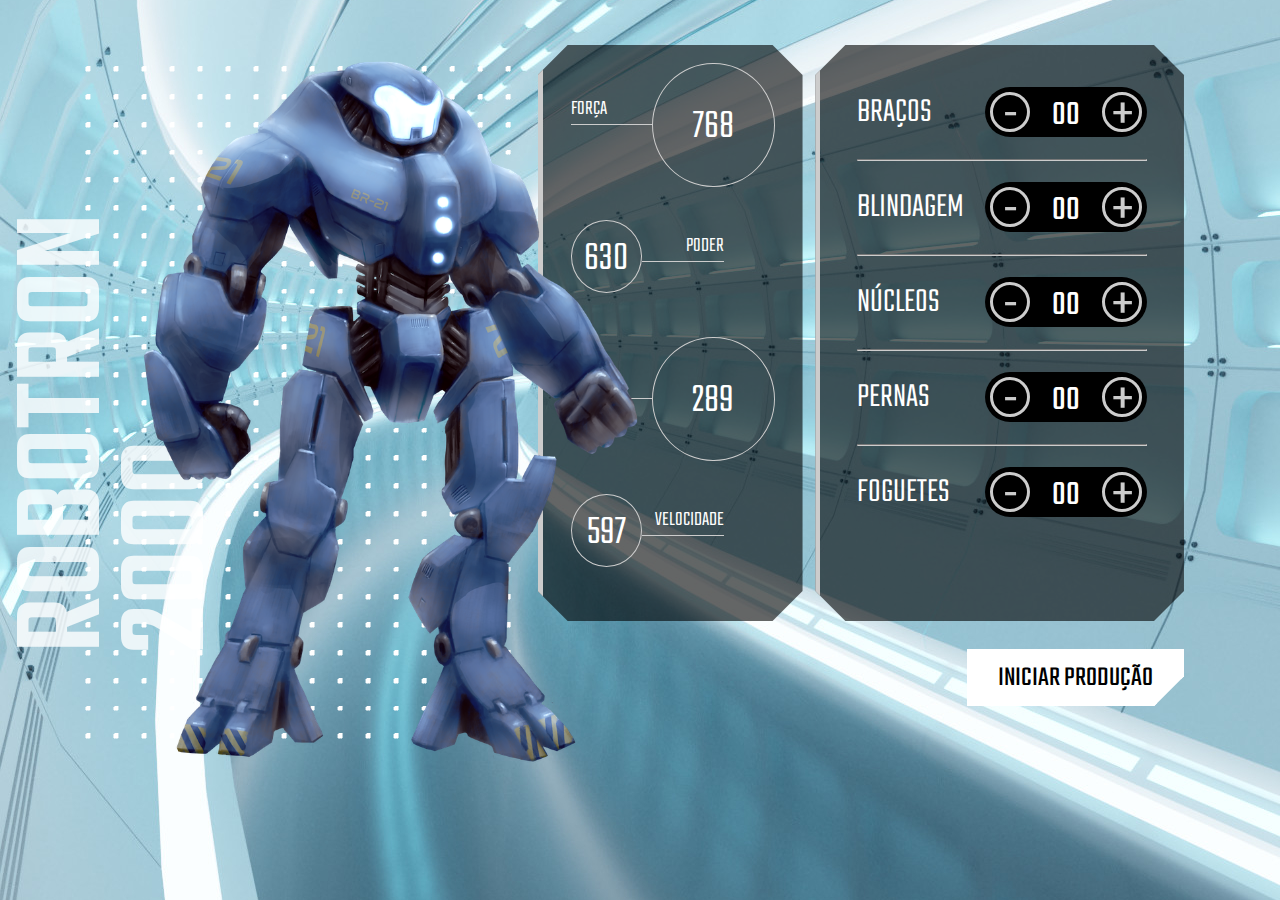
==== Alura Aulas/Javascript - Manipulando o DOM/Robotron 2000/index.html @ c4283b75 "Adicionando arquivos" ====
<!DOCTYPE html>
<html lang="en">
<head>
    <meta charset="UTF-8">
    <meta http-equiv="X-UA-Compatible" content="IE=edge">
    <meta name="viewport" content="width=device-width, initial-scale=1.0">
    <link rel="shortcut icon" type="image/jpg" href="img/favicon.ico"/>
    <title>Robotron 2000</title>

    <link rel="stylesheet" href="css/style.css">
    <link rel="preconnect" href="https://fonts.googleapis.com">
    <link rel="preconnect" href="https://fonts.gstatic.com" crossorigin>
    <link href="https://fonts.googleapis.com/css2?family=Teko:wght@300;500&display=swap" rel="stylesheet"> 
</head>
<body>
    <main>
        <section class="robotron">
            <img class="robo" src="img/robotron.png" alt="Robotron" id="robotron">
            <figcaption class="titulo">ROBOTRON <br>2000</figcaption>
        </section>

        <section class="box estatisticas">
            <div class="estatistica">
                <p class="estatistica-titulo">Força</p>
                <div class="estatistica-valor">
                    <p class="estatistica-numero" data-estatistica="forca">768</p>
                </div>
            </div>
            <div class="estatistica">
                <p class="estatistica-titulo">Poder</p>
                <div class="estatistica-valor">
                    <p class="estatistica-numero" data-estatistica="poder">630</p>
                </div>
            </div>
            <div class="estatistica">
                <p class="estatistica-titulo">Energia</p>
                <div class="estatistica-valor">
                    <p class="estatistica-numero" data-estatistica="energia">289</p>
                </div>
            </div>
            <div class="estatistica">
                <p class="estatistica-titulo">Velocidade</p>
                <div class="estatistica-valor">
                    <p class="estatistica-numero" data-estatistica="velocidade">597</p>
                </div>
            </div>
        </section>

        <section class="equipamentos">
            <form action="" class="montador">
                <div class="box montador-conteudo">
                    <div class="peca">
                        <label for="" class="peca-titulo">Braços</label>
                        <div class="controle">
                            <buttom class="controle-ajuste" id="subtrair" data-controle="-" data-peca="bracos">-</buttom>
                            <input type="text" class="controle-contador" data-contador value="00" id="braco">
                            <buttom class="controle-ajuste" id="somar" data-controle="+" data-peca="bracos">+</buttom>
                        </div>
                    </div>
                    <hr class="linha">
                    <div class="peca">
                        <label for="" class="peca-titulo">Blindagem</label>
                        <div class="controle" id="controle">
                            <buttom class="controle-ajuste" data-controle="-" data-peca="blindagem">-</buttom>
                            <input type="text" class="controle-contador" data-contador value="00">
                            <buttom class="controle-ajuste" data-controle="+" data-peca="blindagem">+</buttom>
                        </div>
                    </div>
                    <hr class="linha">
                    <div class="peca">
                        <label for="" class="peca-titulo">Núcleos</label>
                        <div class="controle">
                            <buttom class="controle-ajuste" data-controle="-" data-peca="nucleos">-</buttom>
                            <input type="text" class="controle-contador" data-contador value="00">
                            <buttom class="controle-ajuste" data-controle="+" data-peca="nucleos">+</buttom>
                        </div>
                    </div>
                    <hr class="linha">
                    <div class="peca">
                        <label for="" class="peca-titulo">Pernas</label>
                        <div class="controle">
                            <buttom class="controle-ajuste" data-controle="-" data-peca="pernas">-</buttom>
                            <input type="text" class="controle-contador" data-contador value="00">
                            <buttom class="controle-ajuste" data-controle="+" data-peca="pernas">+</buttom>
                        </div>
                    </div>
                    <hr class="linha">
                    <div class="peca">
                        <label for="" class="peca-titulo">Foguetes</label>
                        <div class="controle">
                            <buttom class="controle-ajuste" data-controle="-" data-peca="foguetes">-</buttom>
                            <input type="text" class="controle-contador" data-contador value="00">
                            <buttom class="controle-ajuste" data-controle="+" data-peca="foguetes">+</buttom>
                        </div>
                    </div>
                </div>
                <input type="submit" value="Iniciar produção" class="producao" id="producao">
            </form>
        </section>
    </main>
    <script src="js/main.js"></script>
</body>
</html>
---- Alura Aulas/Javascript - Manipulando o DOM/Robotron 2000/css/style.css ----
:root {
    --main-cinza: #CCCCCC;
    --main-branco: #FFFFFF;
    --main-preto: #000000;
}

* {
    box-sizing: border-box;
}

body {
    background: url(../img/fundo.jpg);
    background-position: center center;
    background-size: cover cover;
    padding: 0;
    margin: 0;
    font-weight: 300;
}

body, input {
    font-family: 'Teko', sans-serif;
}

main {
    width: 80vw;
    height: 80vh;
    margin: 10vh 8vw 10vh 12vw;
    display: flex;
    gap: 1vw;
}

.robotron {
    background: url(../img/estrutura.png) no-repeat;
    background-position: center center;
    margin: 0;
    flex-basis: 40%;
    position: relative;
}

.robo {
    height: 110%;
    z-index: 1;
    position: absolute;
    left: -20%;
    top: -5%;
}

.titulo {
    transform: rotate(180deg);
    font-weight: 500;
    font-size: 130px;
    position: absolute;
    bottom: 7rem;
    left: -3rem;
    line-height: 0.8;
    writing-mode: vertical-rl;
    text-orientation: mixed;
    color: rgba(255,255,255,0.8)
}

.box {
    background: rgba(0,0,0,0.6);
    clip-path: polygon(calc(100% - 30px) 0, 100% 30px, 100% calc(100% - 30px), calc(100% - 30px) 100%, 30px 100%, 0 calc(100% - 30px), 0 30px, 30px 0);
    border-left: 5px solid var(--main-cinza);
    height: 80%;
}

/****************************** Equipamentos *****/

.equipamentos {
    flex-basis: 32%;
}

.montador {
    height: 100%;;
}

.montador-conteudo {
    padding: 2em 10%;
}

.peca {
    padding: 1em 0;
}

.peca-titulo {
    color: var(--main-branco);
    text-transform: uppercase;
    font-size: 2.5em;
}

.controle {
    background: var(--main-preto);
    border-radius: 25px;
    float: right;
    display: inline-flex;
    padding: 5px;
    align-items: center;
    align-self: flex-end;
}

.controle-contador {
    width: 40px;
    height: 35px;
    background: none;
    border: 0;
    margin: 0 1rem;
    color: var(--main-branco);
    text-align: center;
    font-size: 2.5em;
    display: inline-flex;
    align-items: center;
    padding-top: 8px;
}

.controle-ajuste {
    display: inline-block;
    width: 40px;
    height: 40px;
    line-height: 44px;
    border-radius: 50%;
    color: var(--main-cinza);
    font-size: 4em;
    background: var(--main-preto);
    text-align: center;
    border: 3px solid var(--main-cinza);
    cursor: pointer;
}

.linha {
    border-color: var(--main-cinza);
}

.producao {
    margin-top: 1em;
    font-size: 2em;
    text-transform: uppercase;
    padding: 0.2em 1em;
    float: right;
    border: 3px solid var(--main-branco);
    background: var(--main-branco);
    clip-path: polygon(100% 0, 100% calc(100% - 30px), calc(100% - 30px) 100%, 0 100%, 0 0);
    cursor: pointer;
}

.producao:hover {
    background: var(--main-preto);
    color: var(--main-branco)
}



/****************************** Estatísticas *****/
.estatisticas {
    flex-basis: 23%;
    padding: 2em 2em 0;
}

.estatistica {
    color: var(--main-branco);
    display: flex;
    align-items: flex-start;
    height: 25%;
}

.estatistica-titulo {
    font-size: 1.5em;
    border-bottom: 1px solid var(--main-cinza);
    flex-basis: 40%;
    text-transform: uppercase;
    order: 1
}

.estatistica-valor {
    flex-basis: 60%;
    position: relative;
    margin: 10px 0 0;
    order: 2;
    margin: -10px 0 0;
}

.estatistica-valor::after {
    content: "";
    display: block;
    padding-bottom: 100%;
    border: 1px solid var(--main-cinza);
    border-radius: 50%;
}

.estatistica-numero {
    position: absolute;
    top: 50%;
    transform: translateY(-46%);
    width: 100%;
    line-height: 100%;
    text-align: center;
    font-size: 3em;
    margin: 0;
}

.estatistica:nth-child(2n) .estatistica-titulo {
    order: 2;
    text-align: right;
}

.estatistica:nth-child(2n) .estatistica-valor {
    order: 1;
    flex-basis: 35%;
    margin: 10px 0 0;
}

@media screen and (max-width: 1600px) {
    body { 
        font-size: 14px;
    }
    main {
        width: 90vw;
        height: 80vh;
        margin: 5vh auto;
    }
}

@media screen and (max-width: 1200px) {
    body { 
        font-size: 13px;
    }

    main {
        width: 96vw;
        height: 80vh;
        margin: 10vh auto;
    }
}
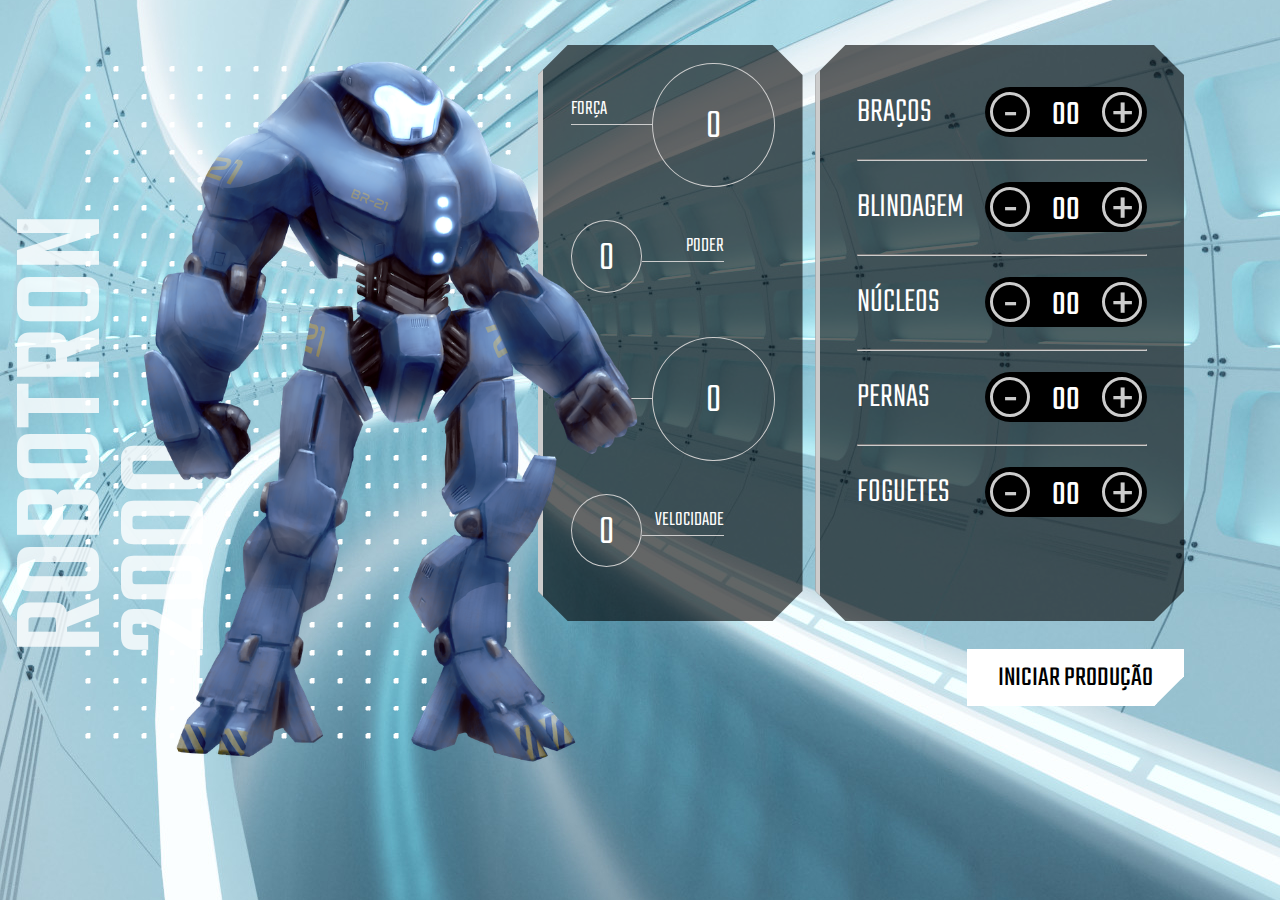
==== commit 49ec06d2: "Atualizando Index.html" ====
--- a/Alura Aulas/Javascript - Manipulando o DOM/Robotron 2000/index.html
+++ b/Alura Aulas/Javascript - Manipulando o DOM/Robotron 2000/index.html
@@ -23,25 +23,25 @@
             <div class="estatistica">
                 <p class="estatistica-titulo">Força</p>
                 <div class="estatistica-valor">
-                    <p class="estatistica-numero" data-estatistica="forca">768</p>
+                    <p class="estatistica-numero" data-estatistica="forca">0</p>
                 </div>
             </div>
             <div class="estatistica">
                 <p class="estatistica-titulo">Poder</p>
                 <div class="estatistica-valor">
-                    <p class="estatistica-numero" data-estatistica="poder">630</p>
+                    <p class="estatistica-numero" data-estatistica="poder">0</p>
                 </div>
             </div>
             <div class="estatistica">
                 <p class="estatistica-titulo">Energia</p>
                 <div class="estatistica-valor">
-                    <p class="estatistica-numero" data-estatistica="energia">289</p>
+                    <p class="estatistica-numero" data-estatistica="energia">0</p>
                 </div>
             </div>
             <div class="estatistica">
                 <p class="estatistica-titulo">Velocidade</p>
                 <div class="estatistica-valor">
-                    <p class="estatistica-numero" data-estatistica="velocidade">597</p>
+                    <p class="estatistica-numero" data-estatistica="velocidade">0</p>
                 </div>
             </div>
         </section>
@@ -100,4 +100,4 @@
     </main>
     <script src="js/main.js"></script>
 </body>
-</html>+</html>
